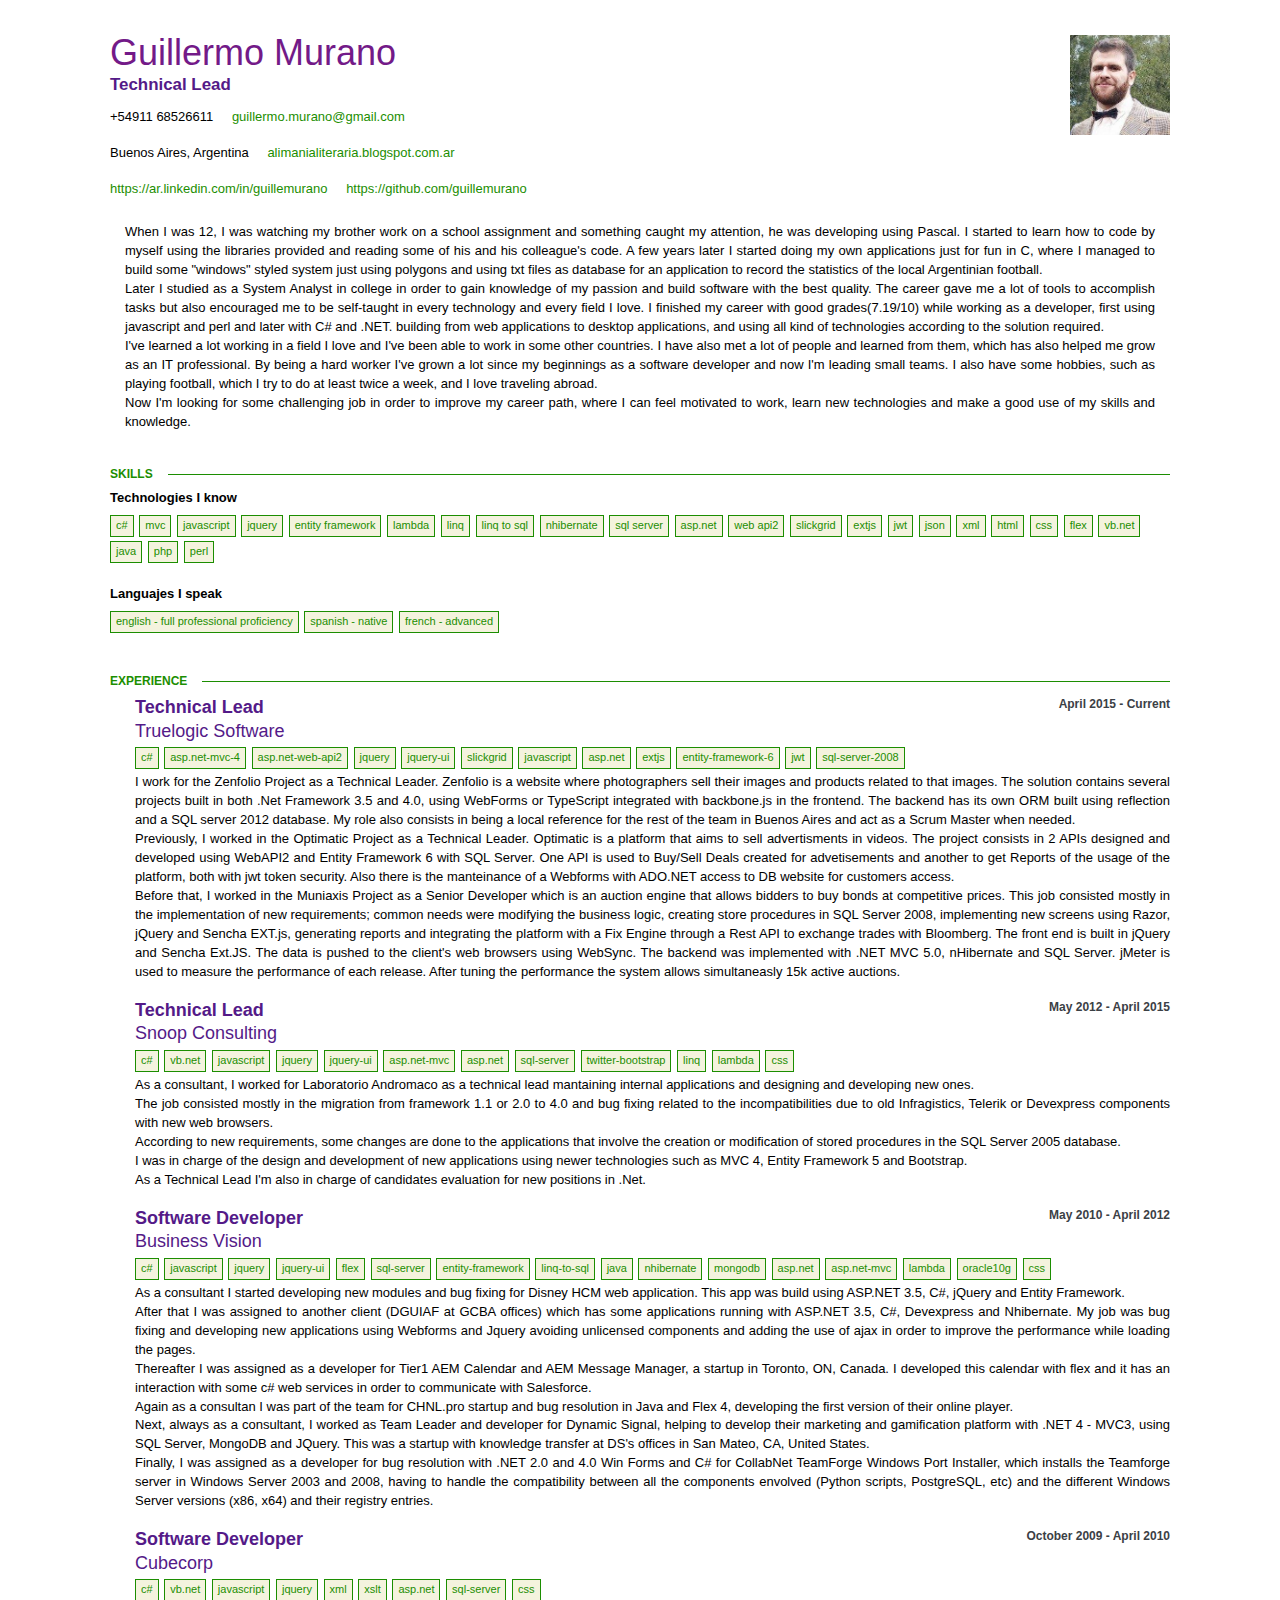
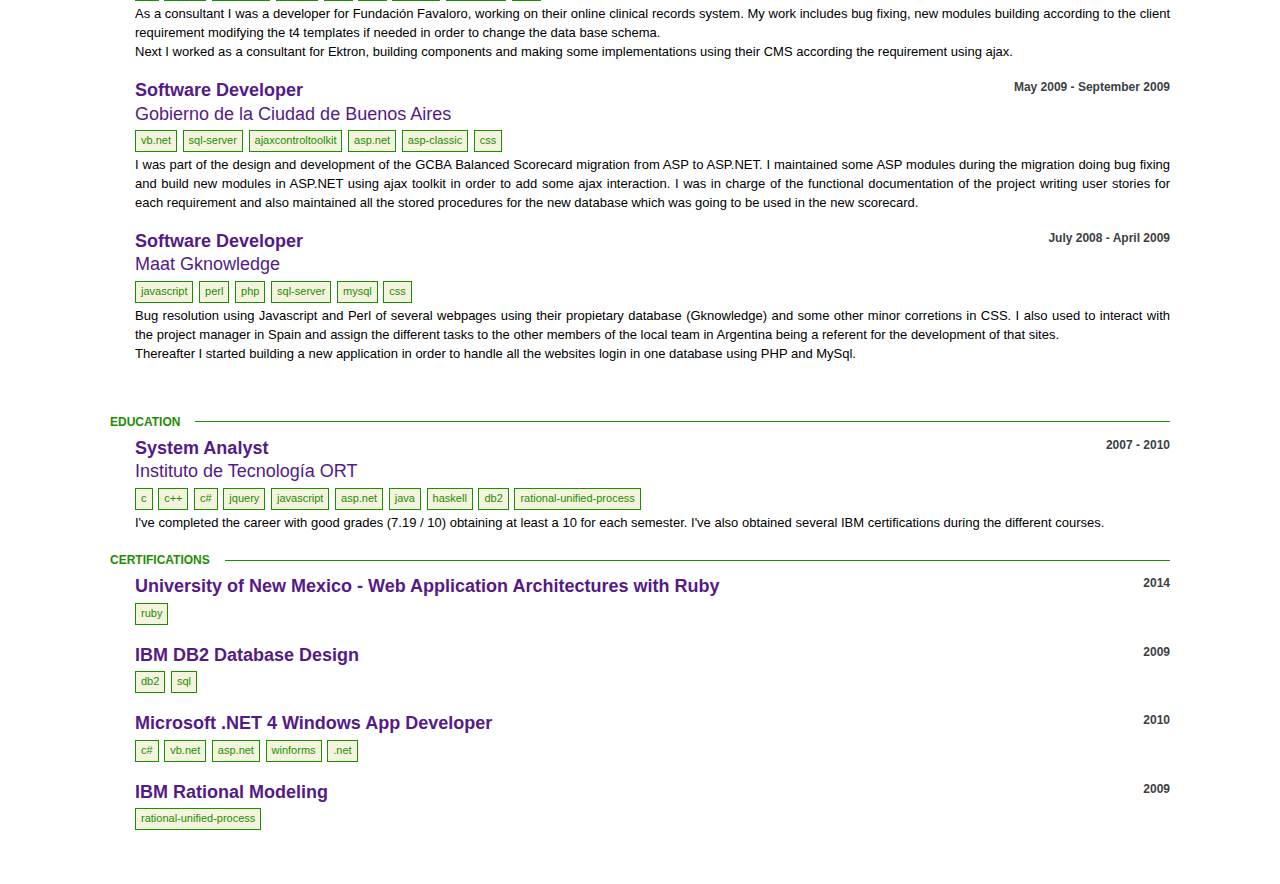
==== gmurano-en.html @ e859710e "moved files" ====
<!DOCTYPE html>
<html>
<head>
	<title>Guillermo Murano</title>
	<link rel="shortcut icon" href="img/favicon.ico" type="image/x-icon">
	<link rel="icon" href="img/favicon.ico" type="image/x-icon">
	<link href="css/all.css" rel="stylesheet" type="text/css"/>
	<link href="css/all.min.css" rel="stylesheet" type="text/css" />
	<link href="css/banners.min.css" rel="stylesheet" type="text/css" />
	<link href="css/cv.min.css" rel="stylesheet" type="text/css" />
	<link href="css/jobs.css" rel="stylesheet" type="text/css"/>
</head>

<body class="cv-page new-topbar">
	<div id="notify-container"></div>
	<div id="custom-header"></div>
    <div class="container">
        <div id="content" class="snippet-hidden">
			<div class="content proxy">
				<div class="cv public" style="">
					<div class="personal-block"> 
						<div class="-row">
							<div class="personal-column -col9">
								<div id="section-personal" class="personal section highlight">
									<div id="" class="display">
										<h1 style="color: #731a88;">Guillermo Murano</h1>
										<div id="currently-at-container">
											<div class="section currently-at">
												<strong>Technical Lead</strong><br>
											</div>
											<ul id="user-meta">
												<li>+54911 68526611</li>
												<li id="website"><a href="mailto:guillermo.murano@gmail.com">guillermo.murano@gmail.com</a></li>
											</ul>
											<ul id="user-meta">
												<li>Buenos Aires, Argentina</li>
												<li id="website"><a href="http://alimanialiteraria.blogspot.com.ar/">alimanialiteraria.blogspot.com.ar</a></li>
											</ul>
											<ul id="user-meta">
												<li id="website"><a href="https://ar.linkedin.com/in/guillemurano">https://ar.linkedin.com/in/guillemurano</a></li>
												<li id="website"><a href="https://ar.linkedin.com/in/guillemurano">https://github.com/guillemurano</a></li>
											</ul>
										</div>
									</div>        
								</div>
							</div>
							<div class="_textRight -col3">
								<img src="img/avatar.png" height="100" width="100">
                            </div>
						</div>
						<div id="cv-personal-statement" class="section highlight _updatedMinCompletion">
							<div id="statement" class="display quoted markdown">
								<p style="">
									When I was 12, I was watching my brother work on a school assignment and something caught my attention, he was developing using Pascal. I started to learn how to code by myself using the libraries provided and reading some of his and his colleague's code. A few years later I started doing my own applications just for fun in C, where I managed to build some "windows" styled system just using polygons and using txt files as database for an application to record the statistics of the local Argentinian football.
								</p>
								<p>
									Later I studied as a System Analyst in college in order to gain knowledge of my passion and build software with the best quality. The career gave me a lot of tools to accomplish tasks but also encouraged me to be self-taught in every technology and every field I love. I finished my career with good grades(7.19/10) while working as a developer, first using javascript and perl and later with C# and .NET. building from web applications to desktop applications, and using all kind of technologies according to the solution required.</p>
								<p>
									I've learned a lot working in a field I love and I've been able to work in some other countries. I have also met a lot of people and learned from them, which has also helped me grow as an IT professional. By being a hard worker I've grown a lot since my beginnings as a software developer and now I'm leading small teams.
									I also have some hobbies, such as playing football, which I try to do at least twice a week, and I love traveling abroad.
								</p>
								<p>
									Now I'm looking for some challenging job in order to improve my career path, where I can feel motivated to work, learn new technologies and make a good use of my skills and knowledge.
								</p>
							</div>
						</div>
					</div>
					<div id="technologies" class="section section-opener" style="margin-top: 15px;">
						<div class="section-header">
							<h2>Skills</h2>
						</div>
						<div class="-row display">
							<div>
								<div class="taglabel likes">Technologies I know</div>
								<div class="likes">
									<span class="post-tag no-tag-menu">c#</span> 
									<span class="post-tag no-tag-menu">MVC</span> 
									<span class="post-tag no-tag-menu">javascript</span> 
									<span class="post-tag no-tag-menu">jquery</span> 
									<span class="post-tag no-tag-menu">entity framework</span>
									<span class="post-tag no-tag-menu">lambda</span> 
									<span class="post-tag no-tag-menu">linq</span>
									<span class="post-tag no-tag-menu">linq to sql</span>
									<span class="post-tag no-tag-menu">nhibernate</span> 
									<span class="post-tag no-tag-menu">sql server</span> 
									<span class="post-tag no-tag-menu">asp.net</span> 
									<span class="post-tag no-tag-menu">web api2</span> 
									<span class="post-tag no-tag-menu">slickgrid</span> 
									<span class="post-tag no-tag-menu">extjs</span> 
									<span class="post-tag no-tag-menu">jwt</span> 
									<span class="post-tag no-tag-menu">json</span>
									<span class="post-tag no-tag-menu">xml</span>
									<span class="post-tag no-tag-menu">html</span>  
									<span class="post-tag no-tag-menu">css</span> 
									<span class="post-tag no-tag-menu">flex</span>
									<span class="post-tag no-tag-menu">vb.net</span> 
									<span class="post-tag no-tag-menu">java</span> 
									<span class="post-tag no-tag-menu">php</span>
									<span class="post-tag no-tag-menu">perl</span> 
								</div>
							</div>
						</div>
						<div class="-row display">
							<div>
								<div class="taglabel likes">Languajes I speak</div>
								<div class="likes"><span class="post-tag no-tag-menu">English - Full Professional Proficiency</span> <span class="post-tag no-tag-menu">Spanish - Native</span> <span class="post-tag no-tag-menu">French - Advanced</span></div>
							</div>
						</div>
					</div>
					<div id="cv-sections" style="margin-top: 15px;">
						<div class="section cv-section-type multi-section" id="cv-experience" style="">
							<div class="section-header section-opener">
								<h2 class="h4">Experience</h2>
							</div>
							<div class="repeater cv-section highlight first collapsible expanded" id="section-1184972">
								<div class="toggle"></div>
								<div class="display">
									<div class="preview">
										<div class="-row">
											<div class="-col8">
												<h3 class="h4">
													Technical Lead  
														<br><span class="location">Truelogic Software</span>
												</h3>
											</div>
											<div class="-col4">
												<p class="time-frame">April 2015 - Current</p>
											</div>
										</div>
										<div class="tags">
											<span class="post-tag no-tag-menu">c#</span> <span class="post-tag no-tag-menu">asp.net-mvc-4</span> 
											<span class="post-tag no-tag-menu">asp.net-web-api2</span> 
											<span class="post-tag no-tag-menu">jquery</span> 
											<span class="post-tag no-tag-menu">jquery-ui</span> 
											<span class="post-tag no-tag-menu">slickgrid</span>
											<span class="post-tag no-tag-menu">javascript</span>
											<span class="post-tag no-tag-menu">asp.net</span>
											<span class="post-tag no-tag-menu">extjs</span>
											<span class="post-tag no-tag-menu">entity-framework-6</span>
											<span class="post-tag no-tag-menu">jwt</span> 
											<span class="post-tag no-tag-menu">sql-server-2008</span>
										</div>
									</div>
									<div class="description markdown collapsible">
										<p>
											I work for the Zenfolio Project as a Technical Leader.
											Zenfolio is a website where photographers sell their images and products related to that images.
											The solution contains several projects built in both .Net Framework 3.5 and 4.0, using WebForms or TypeScript integrated with backbone.js in the frontend. The backend has its own ORM built using reflection and a SQL server 2012 database. My role also consists in being a local reference for the rest of the team in Buenos Aires and act as a Scrum Master when needed.
										</p>
										<p>
											Previously, I worked in the Optimatic Project as a Technical Leader.
											Optimatic is a platform that aims to sell advertisments in videos. The project consists in 2 APIs designed and developed using WebAPI2 and Entity Framework 6 with SQL Server. One API is used to Buy/Sell Deals created for advetisements and another to get Reports of the usage of the platform, both with jwt token security. Also there is the manteinance of a Webforms with ADO.NET access to DB website for customers access.
										</p>
										<p>
											Before that, I worked in the Muniaxis Project as a Senior Developer which is an auction engine that allows bidders to buy bonds at competitive prices. This job consisted mostly in the implementation of new requirements; common needs were modifying the business logic, creating store procedures in SQL Server 2008, implementing new screens using Razor, jQuery and Sencha EXT.js, generating reports and integrating the platform with a Fix Engine through a Rest API to exchange trades with Bloomberg. The front end is built in jQuery and Sencha Ext.JS. The data is pushed to the client's web browsers using WebSync. The backend was implemented with .NET MVC 5.0, nHibernate and SQL Server. jMeter is used to measure the performance of each release. After tuning the performance the system allows simultaneasly 15k active auctions.
										</p>
									</div>
								</div>
							</div>
							<div class="repeater cv-section highlight collapsible expanded" id="section-695156">
								<div class="toggle"></div>
								<div class="display">
									<div class="preview">
										<div class="-row">
											<div class="-col8">
												<h3 class="h4">
													Technical Lead  
														<br><span class="location">Snoop Consulting</span>
												</h3>
											</div>
											<div class="-col4">
												<p class="time-frame">
							May 2012 - April 2015                            </p>
											</div>
										</div>
											<div class="tags">
												<span class="post-tag no-tag-menu">c#</span> <span class="post-tag no-tag-menu">vb.net</span> <span class="post-tag no-tag-menu">javascript</span> <span class="post-tag no-tag-menu">jquery</span> <span class="post-tag no-tag-menu">jquery-ui</span> <span class="post-tag no-tag-menu">asp.net-mvc</span> <span class="post-tag no-tag-menu">asp.net</span> <span class="post-tag no-tag-menu">sql-server</span> <span class="post-tag no-tag-menu">twitter-bootstrap</span> <span class="post-tag no-tag-menu">linq</span> <span class="post-tag no-tag-menu">lambda</span> <span class="post-tag no-tag-menu">css</span>
											</div>
									</div>
										<div class="description markdown collapsible" style="display: block;">
											<p>As a consultant, I worked for Laboratorio Andromaco as a technical lead mantaining internal applications and designing and developing new ones.</p>
							<p>The job consisted mostly in the migration from framework 1.1 or 2.0 to 4.0 and bug fixing related to the  incompatibilities due to old Infragistics, Telerik or Devexpress components with new web browsers.</p>
							<p>According to new requirements, some changes are done to the applications that involve the creation or modification of stored procedures in the SQL Server 2005 database.</p>
							<p>I was in charge of the design and development of new applications using newer technologies such as MVC 4, Entity Framework 5 and Bootstrap.</p>
							<p>As a Technical Lead I'm also in charge of candidates evaluation for new positions in .Net.</p>

										</div>
								</div>
							</div>
							<div class="repeater cv-section highlight collapsible expanded" id="section-695157">
								<div class="toggle"></div>
								<div class="display">
									<div class="preview">
										<div class="-row">
											<div class="-col8">
												<h3 class="h4">Software Developer  
													<br><span class="location">Business Vision</span>
												</h3>
											</div>
											<div class="-col4">
												<p class="time-frame">May 2010 - April 2012</p>
											</div>
										</div>
											<div class="tags">
												<span class="post-tag no-tag-menu">c#</span> <span class="post-tag no-tag-menu">javascript</span> <span class="post-tag no-tag-menu">jquery</span> <span class="post-tag no-tag-menu">jquery-ui</span> <span class="post-tag no-tag-menu">flex</span> <span class="post-tag no-tag-menu">sql-server</span> <span class="post-tag no-tag-menu">entity-framework</span> <span class="post-tag no-tag-menu">linq-to-sql</span> <span class="post-tag no-tag-menu">java</span> <span class="post-tag no-tag-menu">nhibernate</span> <span class="post-tag no-tag-menu">mongodb</span> <span class="post-tag no-tag-menu">asp.net</span> <span class="post-tag no-tag-menu">asp.net-mvc</span> <span class="post-tag no-tag-menu">lambda</span> <span class="post-tag no-tag-menu">oracle10g</span> <span class="post-tag no-tag-menu">css</span>
											</div>
									</div>
									<div class="description markdown collapsible" style="display: block;">
										<p>As a consultant I started developing new modules and bug fixing for Disney HCM web application. This app was build using ASP.NET 3.5, C#, jQuery and Entity Framework.</p>
										<p>After that I was assigned to another client (DGUIAF at GCBA offices) which has some applications running with ASP.NET 3.5, C#, Devexpress and  Nhibernate. My job was bug fixing and developing new applications using Webforms and Jquery avoiding unlicensed components and adding the use of ajax in order to improve the performance while loading the pages.</p>
										<p>Thereafter I was assigned as a developer for Tier1 AEM Calendar and AEM Message Manager, a startup  in Toronto, ON, Canada. I developed this calendar with flex and it has an interaction with some c# web services in order to communicate with Salesforce.</p>
										<p>Again as a consultan I was part of the team for CHNL.pro startup and bug resolution in Java and Flex 4, developing the first version of their online player.</p>
										<p>Next, always as a consultant, I worked as Team Leader and developer for Dynamic Signal, helping to develop their marketing and gamification platform with .NET 4 - MVC3, using SQL Server, MongoDB and JQuery. This was a startup with knowledge transfer at DS's offices in San Mateo, CA, United States.</p>
										<p>Finally, I was assigned as a developer for bug resolution with .NET 2.0 and 4.0 Win Forms and C# for CollabNet TeamForge Windows Port Installer, which installs the Teamforge server in Windows Server 2003 and 2008, having to handle the compatibility between all the components envolved (Python scripts, PostgreSQL, etc) and the different Windows Server versions (x86, x64) and their registry entries.</p>
									</div>
								</div>
							</div>
							<div class="repeater cv-section highlight collapsible expanded" id="section-695158">
								<div class="toggle"></div>
								<div class="display">
									<div class="preview">
										<div class="-row">
											<div class="-col8">
												<h3 class="h4">
													Software Developer  
													<br><span class="location">Cubecorp</span>
												</h3>
											</div>
											<div class="-col4">
												<p class="time-frame">October 2009 - April 2010</p>
											</div>
										</div>
										<div class="tags">
											<span class="post-tag no-tag-menu">c#</span> <span class="post-tag no-tag-menu">vb.net</span> <span class="post-tag no-tag-menu">javascript</span> <span class="post-tag no-tag-menu">jquery</span> <span class="post-tag no-tag-menu">xml</span> <span class="post-tag no-tag-menu">xslt</span> <span class="post-tag no-tag-menu">asp.net</span> <span class="post-tag no-tag-menu">sql-server</span> <span class="post-tag no-tag-menu">css</span>
										</div>
									</div>
									<div class="description markdown collapsible" style="display: block;">
										<p>As a consultant I was a developer for Fundación Favaloro, working on their online clinical records system. My work includes bug fixing, new modules building according to the client requirement modifying the t4 templates if needed in order to change the data base schema.</p>
										<p>Next I worked as a consultant for Ektron, building components and making some implementations using their CMS according the requirement using ajax.</p>
									</div>
								</div>
							</div>
							<div class="repeater cv-section highlight collapsible expanded" id="section-695161">
								<div class="toggle"></div>
								<div class="display">
									<div class="preview">
										<div class="-row">
											<div class="-col8">
												<h3 class="h4">
													Software Developer  
														<br><span class="location">Gobierno de la Ciudad de Buenos Aires</span>
												</h3>
											</div>
											<div class="-col4">
												<p class="time-frame">May 2009 - September 2009</p>
											</div>
										</div>
										<div class="tags">
											<span class="post-tag no-tag-menu">vb.net</span> <span class="post-tag no-tag-menu">sql-server</span> <span class="post-tag no-tag-menu">ajaxcontroltoolkit</span> <span class="post-tag no-tag-menu">asp.net</span> <span class="post-tag no-tag-menu">asp-classic</span> <span class="post-tag no-tag-menu">css</span>
										</div>
									</div>
									<div class="description markdown collapsible" style="display: block;">
										<p>I was part of the design and development of the GCBA Balanced Scorecard migration from ASP to ASP.NET. I maintained some ASP modules during the migration doing bug fixing and build new modules in ASP.NET using ajax toolkit in order to add some ajax interaction. I was in charge of the functional documentation of the project writing user stories for each requirement and also maintained all the stored procedures for the new database which was going to be used in the new scorecard.</p>
									</div>
								</div>
							</div>
							<div class="repeater cv-section highlight last more collapsible unhidden expanded" id="section-695162" style="display: block;">
								<div class="toggle"></div>
								<div class="display">
									<div class="preview">
										<div class="-row">
											<div class="-col8">
												<h3 class="h4">
													Software Developer  
													<br><span class="location">Maat Gknowledge</span>
												</h3>
											</div>
											<div class="-col4">
												<p class="time-frame">July 2008 - April 2009</p>
											</div>
										</div>
										<div class="tags">
											<span class="post-tag no-tag-menu">javascript</span> <span class="post-tag no-tag-menu">perl</span> <span class="post-tag no-tag-menu">php</span> <span class="post-tag no-tag-menu">sql-server</span> <span class="post-tag no-tag-menu">mysql</span> <span class="post-tag no-tag-menu">css</span>
										</div>
									</div>
									<div class="description markdown collapsible" style="display: block;">
										<p>Bug resolution using Javascript and Perl of several webpages using their propietary database (Gknowledge) and some other minor corretions in CSS. I also used to interact with the project manager in Spain and assign the different tasks to the other members of the local team in Argentina being a referent for the development of that sites.</p>
										<p>Thereafter I started building a new application in order to handle all the websites login in one database using PHP and MySql.</p>
									</div>
								</div>
							</div>
						</div>
						<div class="section cv-section-type multi-section" id="cv-education">
							<div class="section-header section-opener">
								<h2 class="h4">Education</h2>
							</div>
							<div class="repeater cv-section highlight first last collapsible expanded" id="section-695163">
								<div class="toggle"></div>
								<div class="display">
									<div class="preview">
										<div class="-row">
											<div class="-col8">
												<h3 class="h4">
													System Analyst  
														<br><span class="location">Instituto de Tecnología ORT</span>
												</h3>
											</div>
											<div class="-col4">
												<p class="time-frame">2007 - 2010</p>
											</div>
										</div>
										<div class="tags">
											<span class="post-tag no-tag-menu">c</span> <span class="post-tag no-tag-menu">c++</span> <span class="post-tag no-tag-menu">c#</span> <span class="post-tag no-tag-menu">jquery</span> <span class="post-tag no-tag-menu">javascript</span> <span class="post-tag no-tag-menu">asp.net</span> <span class="post-tag no-tag-menu">java</span> <span class="post-tag no-tag-menu">haskell</span> <span class="post-tag no-tag-menu">db2</span> <span class="post-tag no-tag-menu">rational-unified-process</span>
										</div>
									</div>
									<div class="description markdown collapsible">
										<p>I've completed the career with good grades (7.19 / 10) obtaining at least a 10 for each semester.
											I've also obtained several IBM certifications during the different courses.</p>
									</div>
								</div>
							</div>
						</div>
						<div class="section cv-section-type multi-section" id="cv-certifications">
							<div class="section-header section-opener">
								<h2 class="h4">Certifications</h2>
							</div>
							<div class="repeater cv-section highlight first expanded" id="section-695167">
								<div class="toggle"></div>
								<div class="display">
									<div class="preview">
										<div class="-row">
											<div class="-col8">
												<h3 class="h4">
													University of New Mexico - Web Application Architectures with Ruby
												</h3>
											</div>
											<div class="-col4">
												<p class="time-frame">2014</p>
											</div>
										</div>
										<div class="tags">
											<span class="post-tag no-tag-menu">ruby</span>
										</div>
									</div>
								</div>
							</div>
							<div class="repeater cv-section highlight" id="section-695166">
								<div class="toggle"></div>
								<div class="display">
									<div class="preview">
										<div class="-row">
											<div class="-col8">
												<h3 class="h4">
													IBM DB2 Database Design
												</h3>
											</div>
											<div class="-col4">
												<p class="time-frame">2009</p>
											</div>
										</div>
										<div class="tags">
											<span class="post-tag no-tag-menu">db2</span> <span class="post-tag no-tag-menu">sql</span>
										</div>
									</div>
								</div>
							</div>
							<div class="repeater cv-section highlight" id="section-695164">
								<div class="toggle"></div>
								<div class="display">
									<div class="preview">
										<div class="-row">
											<div class="-col8">
												<h3 class="h4">
													Microsoft .NET 4 Windows App Developer
												</h3>
											</div>
											<div class="-col4">
												<p class="time-frame">2010</p>
											</div>
										</div>
										<div class="tags">
											<span class="post-tag no-tag-menu">c#</span> <span class="post-tag no-tag-menu">vb.net</span> <span class="post-tag no-tag-menu">asp.net</span> <span class="post-tag no-tag-menu">winforms</span> <span class="post-tag no-tag-menu">.net</span>
										</div>
									</div>
								</div>
							</div>
							<div class="repeater cv-section highlight last" id="section-695165">
								<div class="toggle"></div>
								<div class="display">
									<div class="preview">
										<div class="-row">
											<div class="-col8">
												<h3 class="h4">
													IBM Rational Modeling
												</h3>
											</div>
											<div class="-col4">
												<p class="time-frame">2009</p>
											</div>
										</div>
											<div class="tags">
												<span class="post-tag no-tag-menu">rational-unified-process</span>
											</div>
									</div>
								</div>
							</div>
						</div>
					</div>
                </div>
			</div>
        </div>
    </div>
</body>
</html>
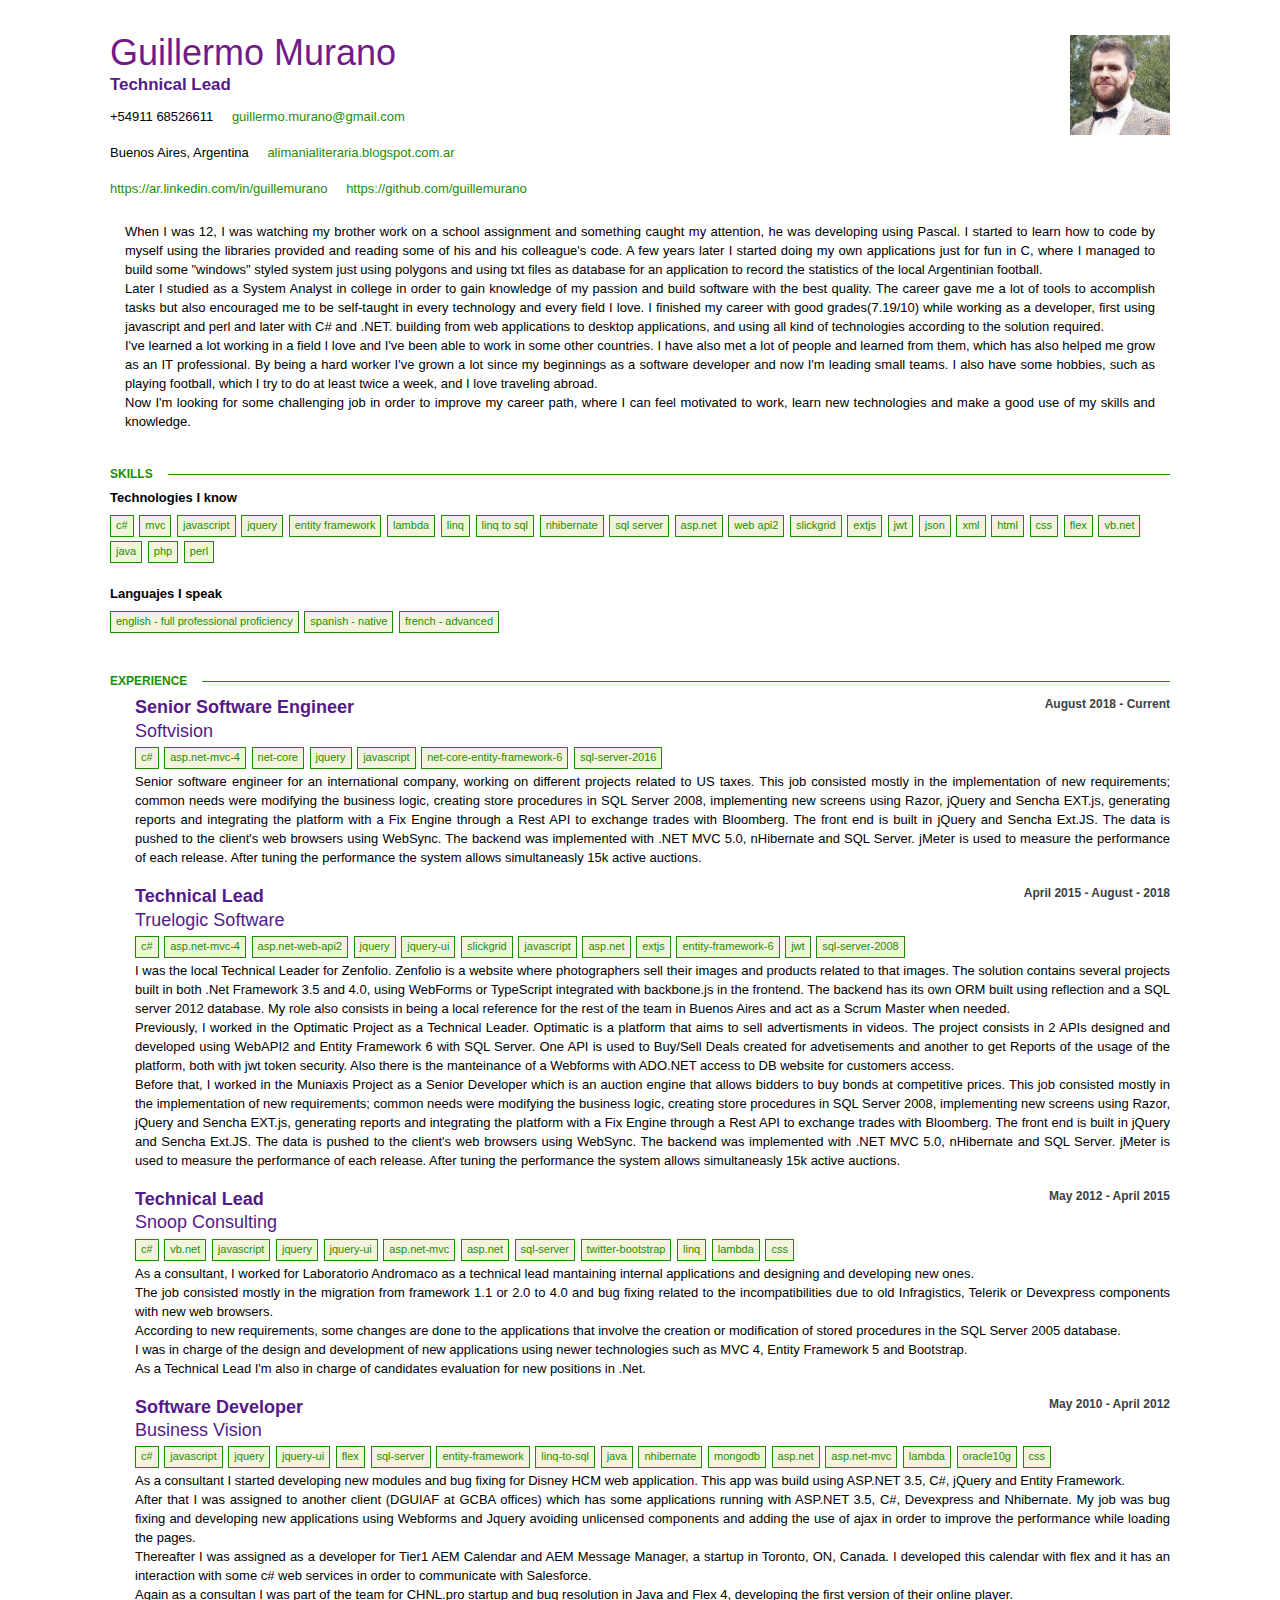
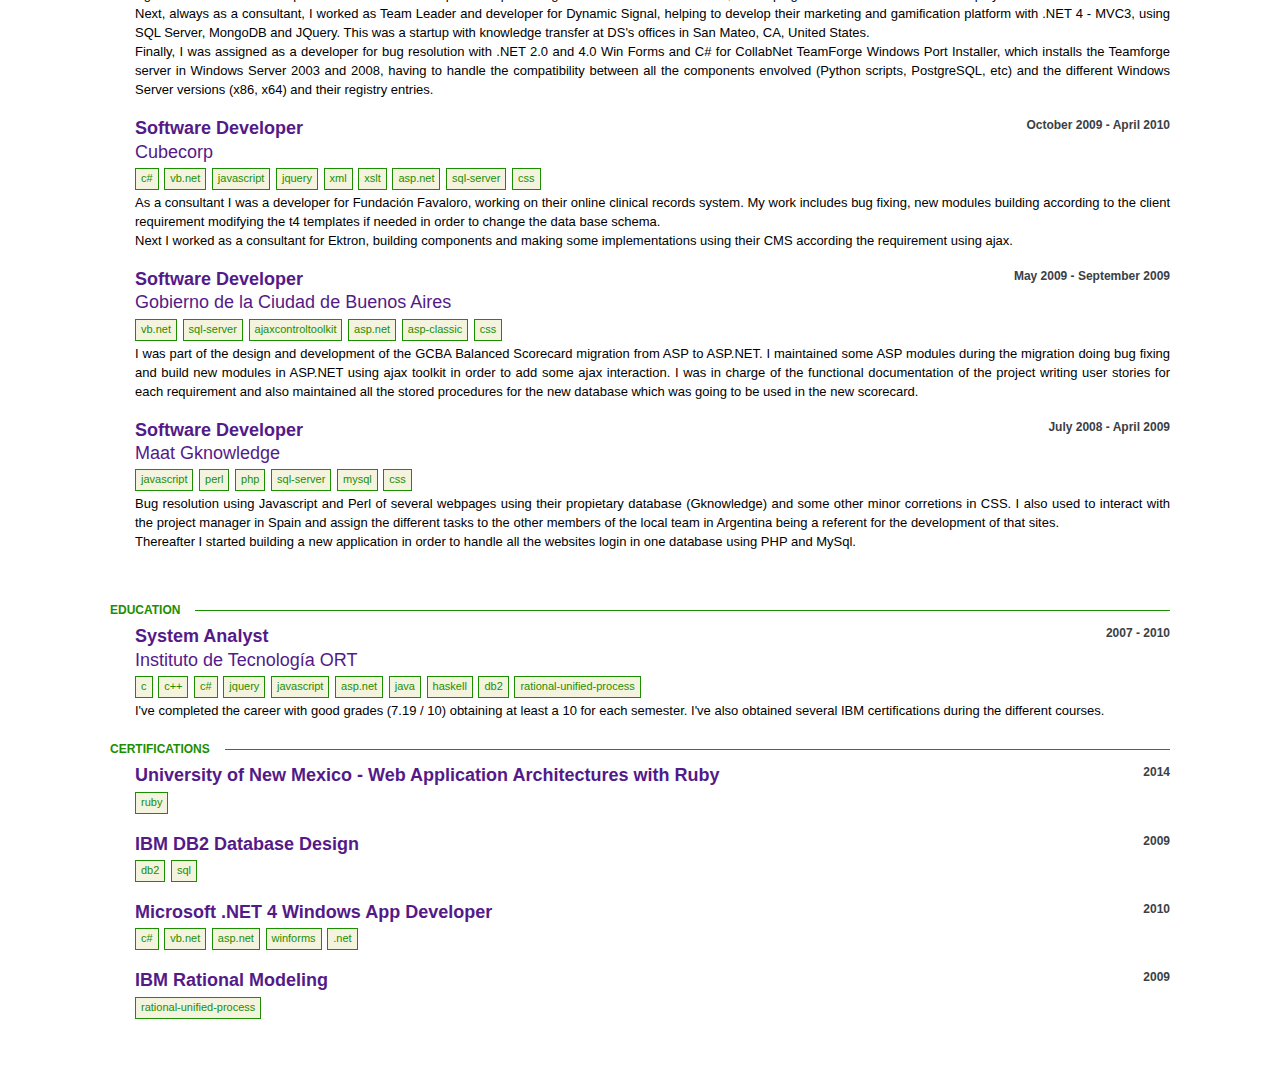
==== commit f01b15ef: "Update gmurano-en.html" ====
--- a/gmurano-en.html
+++ b/gmurano-en.html
@@ -112,6 +112,37 @@
 							<div class="section-header section-opener">
 								<h2 class="h4">Experience</h2>
 							</div>
+							<div class="repeater cv-section highlight first collapsible expanded" id="section-1184971">
+								<div class="toggle"></div>
+								<div class="display">
+									<div class="preview">
+										<div class="-row">
+											<div class="-col8">
+												<h3 class="h4">
+													Senior Software Engineer  
+														<br><span class="location">Softvision</span>
+												</h3>
+											</div>
+											<div class="-col4">
+												<p class="time-frame">August 2018 - Current</p>
+											</div>
+										</div>
+										<div class="tags">
+											<span class="post-tag no-tag-menu">c#</span> <span class="post-tag no-tag-menu">asp.net-mvc-4</span> 
+											<span class="post-tag no-tag-menu">net-core</span> 
+											<span class="post-tag no-tag-menu">jquery</span> 
+											<span class="post-tag no-tag-menu">javascript</span>
+											<span class="post-tag no-tag-menu">net-core-entity-framework-6</span>
+											<span class="post-tag no-tag-menu">sql-server-2016</span>
+										</div>
+									</div>
+									<div class="description markdown collapsible">
+										<p>
+											Senior software engineer for an international company, working on different projects related to US taxes. This job consisted mostly in the implementation of new requirements; common needs were modifying the business logic, creating store procedures in SQL Server 2008, implementing new screens using Razor, jQuery and Sencha EXT.js, generating reports and integrating the platform with a Fix Engine through a Rest API to exchange trades with Bloomberg. The front end is built in jQuery and Sencha Ext.JS. The data is pushed to the client's web browsers using WebSync. The backend was implemented with .NET MVC 5.0, nHibernate and SQL Server. jMeter is used to measure the performance of each release. After tuning the performance the system allows simultaneasly 15k active auctions.
+										</p>
+									</div>
+								</div>
+							</div>
 							<div class="repeater cv-section highlight first collapsible expanded" id="section-1184972">
 								<div class="toggle"></div>
 								<div class="display">
@@ -124,7 +155,7 @@
 												</h3>
 											</div>
 											<div class="-col4">
-												<p class="time-frame">April 2015 - Current</p>
+												<p class="time-frame">April 2015 - August - 2018</p>
 											</div>
 										</div>
 										<div class="tags">
@@ -143,7 +174,7 @@
 									</div>
 									<div class="description markdown collapsible">
 										<p>
-											I work for the Zenfolio Project as a Technical Leader.
+											I was the local Technical Leader for Zenfolio.
 											Zenfolio is a website where photographers sell their images and products related to that images.
 											The solution contains several projects built in both .Net Framework 3.5 and 4.0, using WebForms or TypeScript integrated with backbone.js in the frontend. The backend has its own ORM built using reflection and a SQL server 2012 database. My role also consists in being a local reference for the rest of the team in Buenos Aires and act as a Scrum Master when needed.
 										</p>
@@ -411,4 +442,4 @@
         </div>
     </div>
 </body>
-</html>+</html>
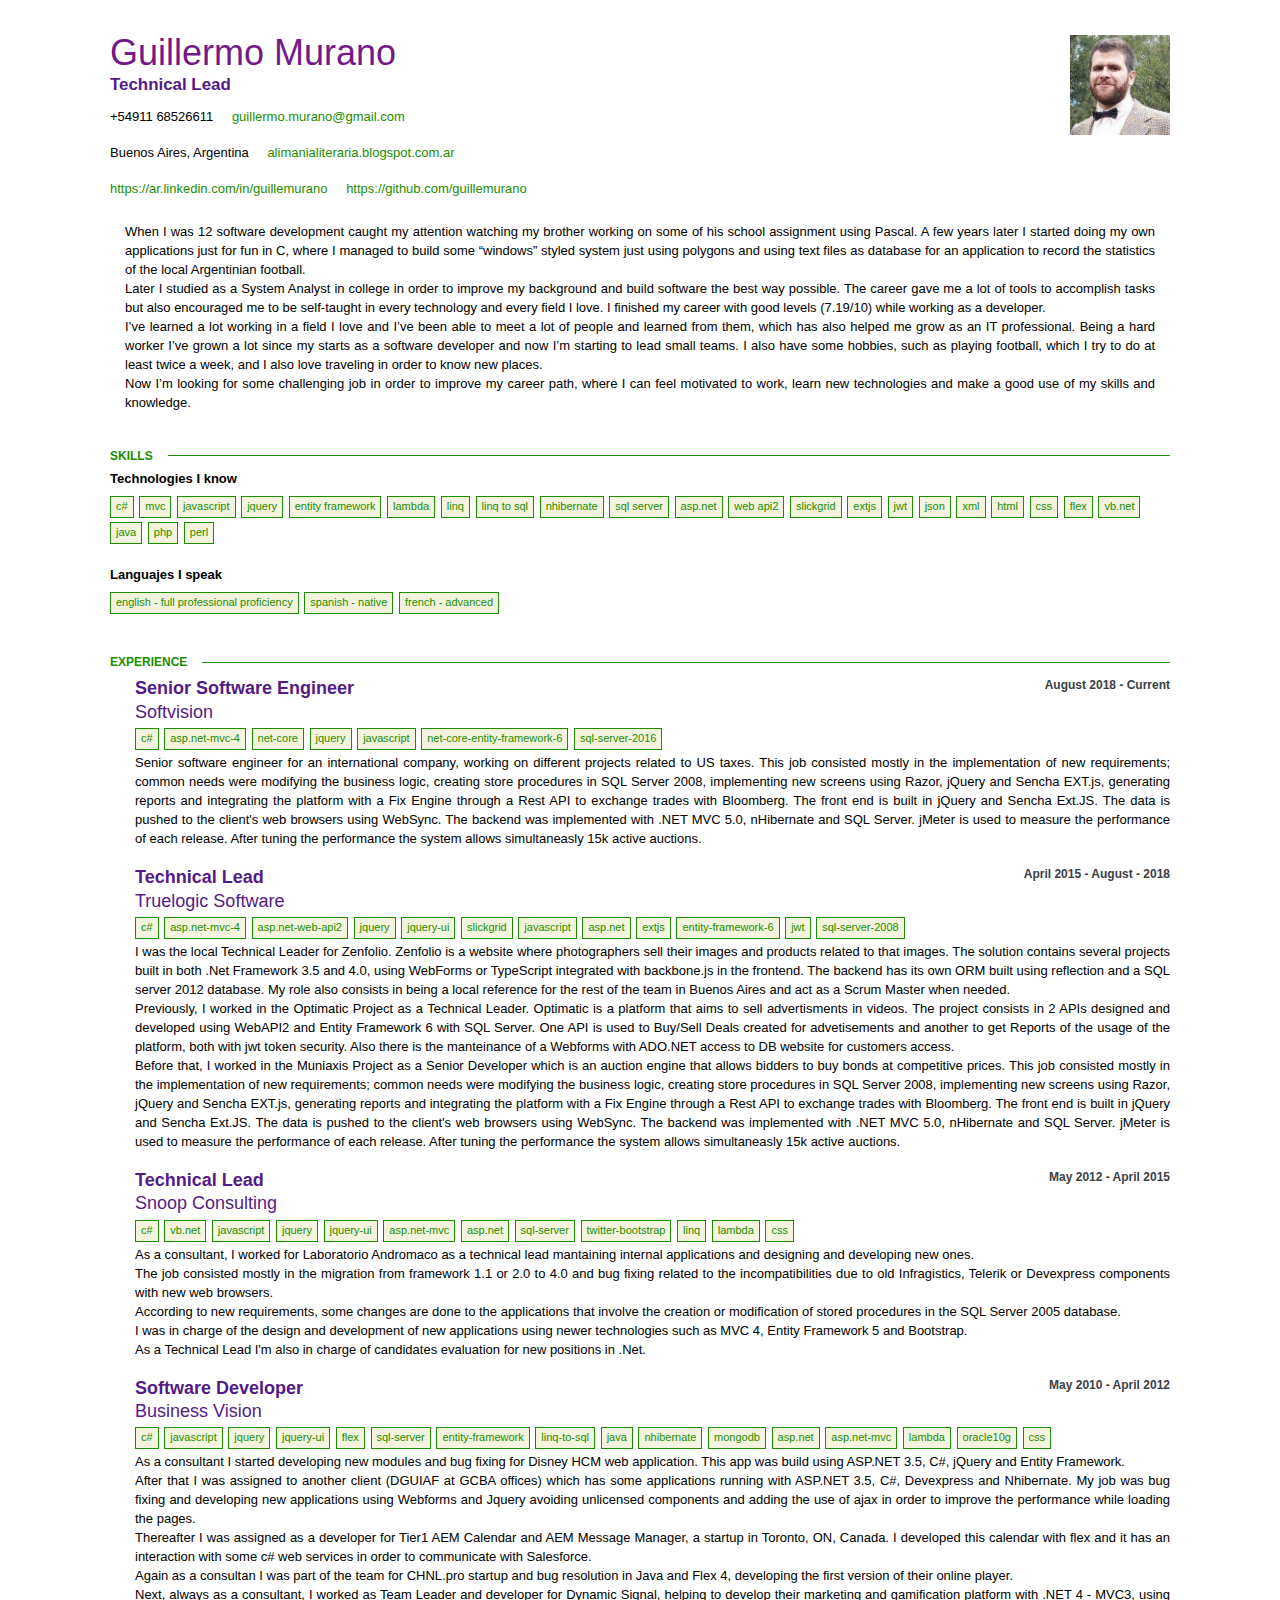
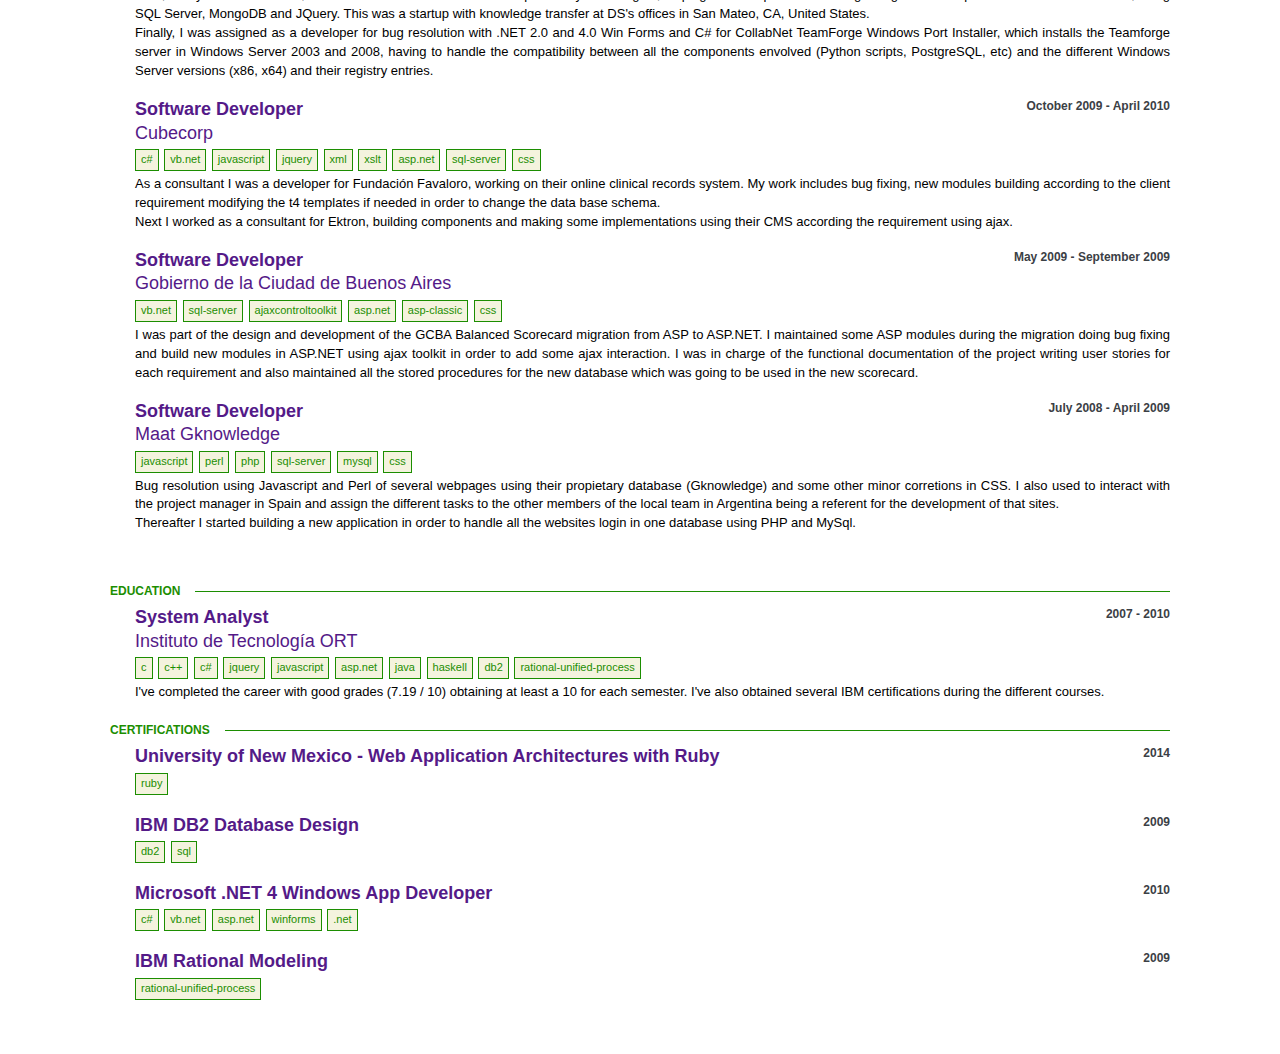
==== commit 202a8960: "Update gmurano-en.html" ====
--- a/gmurano-en.html
+++ b/gmurano-en.html
@@ -46,21 +46,20 @@
 							</div>
 							<div class="_textRight -col3">
 								<img src="img/avatar.png" height="100" width="100">
-                            </div>
+                            				</div>
 						</div>
 						<div id="cv-personal-statement" class="section highlight _updatedMinCompletion">
 							<div id="statement" class="display quoted markdown">
 								<p style="">
-									When I was 12, I was watching my brother work on a school assignment and something caught my attention, he was developing using Pascal. I started to learn how to code by myself using the libraries provided and reading some of his and his colleague's code. A few years later I started doing my own applications just for fun in C, where I managed to build some "windows" styled system just using polygons and using txt files as database for an application to record the statistics of the local Argentinian football.
+									When I was 12 software development caught my attention watching my brother working on some of his school assignment using Pascal. A few years later I started doing my own applications just for fun in C, where I managed to build some “windows” styled system just using polygons and using text files as database for an application to record the statistics of the local Argentinian football.
 								</p>
 								<p>
-									Later I studied as a System Analyst in college in order to gain knowledge of my passion and build software with the best quality. The career gave me a lot of tools to accomplish tasks but also encouraged me to be self-taught in every technology and every field I love. I finished my career with good grades(7.19/10) while working as a developer, first using javascript and perl and later with C# and .NET. building from web applications to desktop applications, and using all kind of technologies according to the solution required.</p>
+									Later I studied as a System Analyst in college in order to improve my background and build software the best way possible. The career gave me a lot of tools to accomplish tasks but also encouraged me to be self-taught in every technology and every field I love. I finished my career with good levels (7.19/10) while working as a developer.
 								<p>
-									I've learned a lot working in a field I love and I've been able to work in some other countries. I have also met a lot of people and learned from them, which has also helped me grow as an IT professional. By being a hard worker I've grown a lot since my beginnings as a software developer and now I'm leading small teams.
-									I also have some hobbies, such as playing football, which I try to do at least twice a week, and I love traveling abroad.
+									I’ve learned a lot working in a field I love and I’ve been able to meet a lot of people and learned from them, which has also helped me grow as an IT professional. Being a hard worker I’ve grown a lot since my starts as a software developer and now I’m starting to lead small teams. I also have some hobbies, such as playing football, which I try to do at least twice a week, and I also love traveling in order to know new places.
 								</p>
 								<p>
-									Now I'm looking for some challenging job in order to improve my career path, where I can feel motivated to work, learn new technologies and make a good use of my skills and knowledge.
+									Now I’m looking for some challenging job in order to improve my career path, where I can feel motivated to work, learn new technologies and make a good use of my skills and knowledge.
 								</p>
 							</div>
 						</div>
